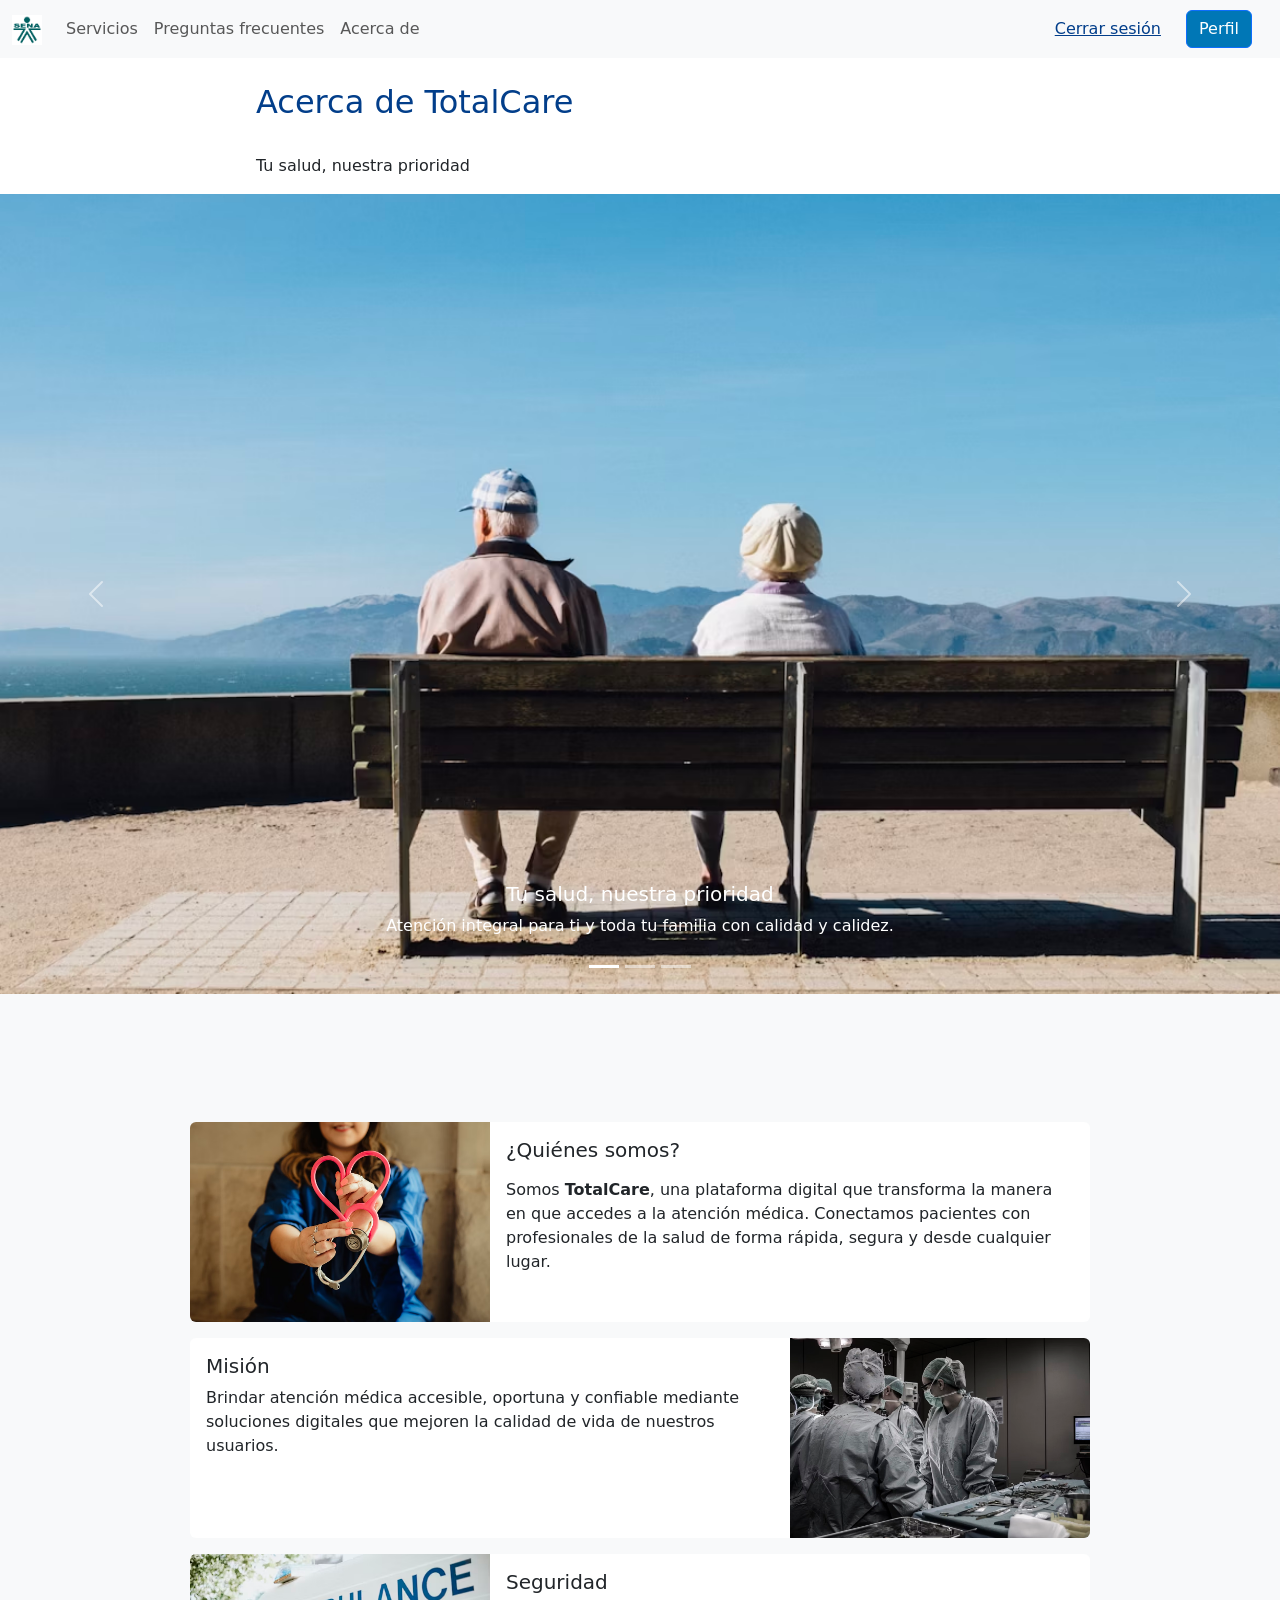
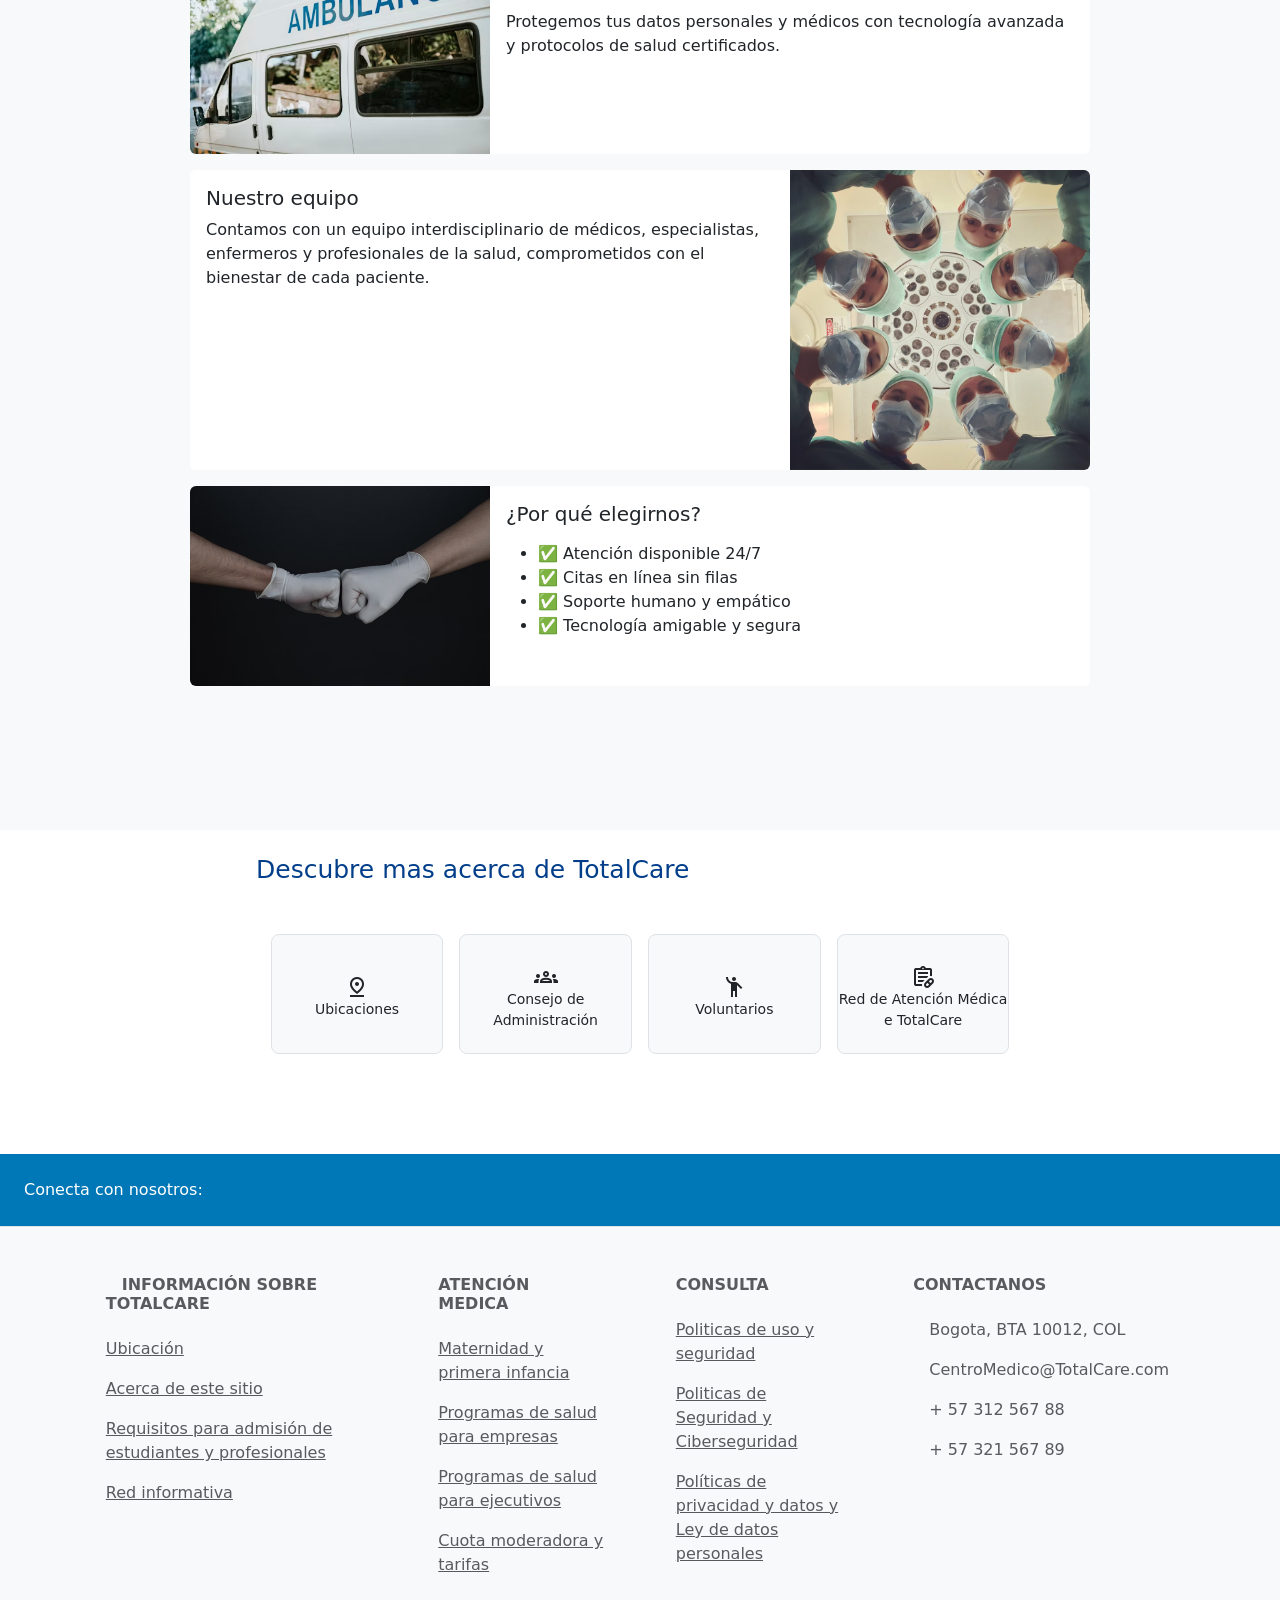
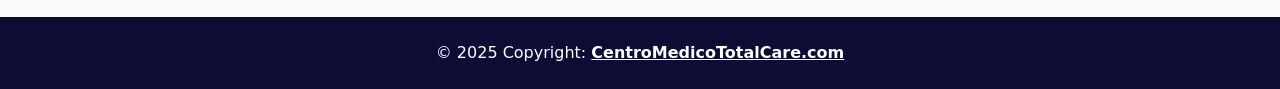
==== HTML/acerca_de.html @ 0e3b180e "Frontend listo despliegue" ====
<!doctype html>
<html lang="en">
<head>
    <!-- Required meta tags -->
    <meta charset="utf-8">
    <meta name="viewport" content="width=device-width, initial-scale=1, shrink-to-fit=no">

    <!-- Bootstrap CSS -->
    <link href="https://cdn.jsdelivr.net/npm/bootstrap@5.3.0/dist/css/bootstrap.min.css" rel="stylesheet">
    <link rel="stylesheet" href="../CSS/style.css">
    <!-- Google Material Symbols (nuevo sistema) -->
    <link href="https://fonts.googleapis.com/css2?family=Material+Symbols+Outlined" rel="stylesheet" />

    <title>Centro medico</title>
</head>
<body class="body_page">

    <!-- Navbar -->
  <nav class="navbar navbar-expand-lg bg-body-tertiary">
    <div class="container-fluid">
      <!-- Toggle button (correct Bootstrap 5 syntax) -->
      <button 
      class="navbar-toggler" 
      type="button" 
      data-bs-toggle="collapse" 
      data-bs-target="#navbarSupportedContent"
      aria-controls="navbarSupportedContent" 
      aria-expanded="false" 
      aria-label="Toggle navigation">
        <span class="navbar-toggler-icon"></span>
      </button>

      <!-- Brand logo -->
      <a class="navbar-brand mt-2 mt-lg-0" href="#">
        <img class="logo" src="../img/sena-colombia-logo-png_seeklogo-124780.png" height="15" alt="Logo" />
      </a>

      <!-- Collapsible menu -->
      <div class="collapse navbar-collapse" id="navbarSupportedContent">
        <!-- Navigation links -->
        <ul class="navbar-nav me-auto mb-2 mb-lg-0">
          <li class="nav-item">
            <a class="nav-link" href="./servicios.html">Servicios</a>
          </li>
          <li class="nav-item">
            <a class="nav-link" href="./preguntas_frecuentes.html">Preguntas frecuentes</a>
          </li>
          <li class="nav-item">
            <a class="nav-link" href="./acerca_de.html">Acerca de</a>
          </li>
        </ul>
      </div>

      <!-- Right-side buttons -->
      <div class="d-flex align-items-center">
        <button type="button" class="btn_login btn btn-link px-3 me-2" onclick="window.location.href='./HTML/login.html';">
          Cerrar sesión
        </button>
        <button type="button" class="btn_perfil btn btn-primary me-3">Perfil</button>
      </div>
    </div>
  </nav>
    <!-- Navbar -->


    <h2 class="bienvenido">Acerca de TotalCare</h1>

    <div class="parrafo_acerca">
        <p>
            Tu salud, nuestra prioridad
        </p>
    </div>

    <!-- carrusel -->
    
    <div id="carouselExampleCaptions carrusel_acerca" class="carousel slide" data-bs-ride="carousel">
        <div class="carousel-indicators">
            <button type="button" data-bs-target="#carouselExampleCaptions" data-bs-slide-to="0" class="active" aria-current="true" aria-label="Slide 1"></button>
            <button type="button" data-bs-target="#carouselExampleCaptions" data-bs-slide-to="1" aria-label="Slide 2"></button>
            <button type="button" data-bs-target="#carouselExampleCaptions" data-bs-slide-to="2" aria-label="Slide 3"></button>
        </div>
        <div class="carousel-inner">
            <div class="carousel-item active">
                <img src="../img/acerca_abuelos.avif" class="d-block w-100 img-fluid" alt="...">
                <div class="carousel-caption d-none d-md-block">
                    <h5>Tu salud, nuestra prioridad</h5>
                    <p>Atención integral para ti y toda tu familia con calidad y calidez.</p>
                </div>
            </div>
            <div class="carousel-item">
                <img src="../img/acerca_ana.avif" class="d-block w-100 img-fluid" alt="...">
                    <div class="carousel-caption d-none d-md-block">
                        <h5>Profesionales a tu servicio</h5>
                        <p>Médicos especializados y comprometidos con tu bienestar.</p>
                    </div>
            </div>
            <div class="carousel-item">
                <img src="../img/acerca_bebe.avif" class="d-block w-100 img-fluid" alt="...">
                    <div class="carousel-caption d-none d-md-block">
                        <h5>Sonríe con confianza</h5>
                        <p>Tratamientos odontológicos seguros y personalizados.</p>
                    </div>
            </div>
        </div>
        <button class="carousel-control-prev" type="button" data-bs-target="#carouselExampleCaptions" data-bs-slide="prev">
            <span class="carousel-control-prev-icon" aria-hidden="true"></span>
            <span class="visually-hidden">Anterior</span>
        </button>
        <button class="carousel-control-next" type="button" data-bs-target="#carouselExampleCaptions" data-bs-slide="next">
            <span class="carousel-control-next-icon" aria-hidden="true"></span>
            <span class="visually-hidden">Siguiente</span>
        </button>
    </div>
    <!-- fin carrusel -->
    
    
    <!-- cards -->
    <div class="cards card_about card_acerca bg-light">

<!-- card 1 -->
    <div class="d-flex justify-content-center">
        <div class="card mb-3 custom-card">
            <div class="row g-0">
                <div class="col-md-4">
                    <img src="../img/acerca_somos.avif" class="img-fluid rounded-start" alt="...">
                </div>
                <div class="col-md-8">
                    <div class="card-body">
                        <h5 class="card-title">¿Quiénes somos?</h5>
                            <p class="card-text">
                                <p>Somos <strong>TotalCare</strong>, una plataforma digital que transforma la manera en que accedes a la atención médica. Conectamos pacientes con profesionales de la salud de forma rápida, segura y desde cualquier lugar.</p>
                            </p>
                    </div>
                </div>
            </div>
        </div>
    </div>

    <!-- card 2 -->
    <div class="d-flex justify-content-center">
        <div class="card mb-3 custom-card ">
            <div class="row g-0">
                
                <div class="col-md-8">
                    <div class="card-body">
                        <h5 class="card-title">Misión</h5>
                            <p class="card-text">
                                Brindar atención médica accesible, oportuna y confiable mediante soluciones digitales que mejoren la calidad de vida de nuestros usuarios. 
                            </p>
                    </div>
                </div>
                <div class="col-md-4">
                    <img src="../img/acerca_mision.avif" class="img-fluid rounded-end" alt="...">
                </div>
            </div>
        </div>
    </div>
    
    <!-- card 3 -->
    <div class="d-flex justify-content-center">
        <div class="card mb-3 custom-card">
            <div class="row g-0">
                <div class="col-md-4">
                    <img src="../img/acerca_seguridad.avif" class="img-fluid rounded-start" alt="...">
                </div>
                <div class="col-md-8">
                    <div class="card-body">
                        <h5 class="card-title">Seguridad</h5>
                            <p class="card-text">
                                <p>Protegemos tus datos personales y médicos con tecnología avanzada y protocolos de salud certificados.</p>
                            </p>
                    </div>
                </div>
            </div>
        </div>
    </div>

    <!-- card 4 -->
        <div class="d-flex justify-content-center">
        <div class="card mb-3 custom-card ">
            <div class="row g-0">
                
                <div class="col-md-8">
                    <div class="card-body">
                        <h5 class="card-title">Nuestro equipo</h5>
                            <p class="card-text">
                                Contamos con un equipo interdisciplinario de médicos, especialistas, enfermeros y profesionales de la salud, comprometidos con el bienestar de cada paciente. 
                            </p>
                    </div>
                </div>
                <div class="col-md-4">
                    <img src="../img/acerca_equipos.avif" class="img-fluid rounded-end" alt="...">
                </div>
            </div>
        </div>
    </div>
    
    <!-- card 5 -->
    <div class="d-flex justify-content-center">
        <div class="card mb-3 custom-card">
            <div class="row g-0">
                <div class="col-md-4">
                    <img src="../img/acerca_elegir.avif" class="img-fluid rounded-start" alt="...">
                </div>
                <div class="col-md-8">
                    <div class="card-body">
                        <h5 class="card-title">¿Por qué elegirnos?</h5>
                            <p class="card-text">
                                <ul>
                                  <li>✅ Atención disponible 24/7</li>
                                  <li>✅ Citas en línea sin filas</li>
                                  <li>✅ Soporte humano y empático</li>
                                  <li>✅ Tecnología amigable y segura</li>
                                </ul>
                            </p>
                    </div>
                </div>
            </div>
        </div>
    </div>

    </div>
    </div>
    
    <h3 class="subtitulo_page">Descubre mas acerca de TotalCare</h3>

    <!-- cards -->
    <div class="container my-4">
  <div class="row g-3 justify-content-center">
    <div class="col-6 col-sm-4 col-md-2">
      <div class="cuadricula-card text-center">
        <i class="bi bi-heart-pulse"></i>
        <span class="material-symbols-outlined">
            pin_drop
        </span>
        <small>Ubicaciones</small>
      </div>
    </div>
    <div class="col-6 col-sm-4 col-md-2">
      <div class="cuadricula-card text-center">
        <i class="bi bi-eye"></i>
        <span class="material-symbols-outlined">
            groups
        </span>
        <small>Consejo de Administración</small>
      </div>
    </div>
    <div class="col-6 col-sm-4 col-md-2">
      <div class="cuadricula-card text-center">
        <i class="bi bi-tooth"></i>
        <span class="material-symbols-outlined">
            emoji_people
        </span>
        <small>Voluntarios</small>
      </div>
    </div>
    <div class="col-6 col-sm-4 col-md-2">
      <div class="cuadricula-card text-center">
        <i class="bi bi-capsule"></i>
        <span class="material-symbols-outlined">
            prescriptions
        </span>
        <small>Red de Atención Médica e TotalCare</small>
      </div>
    </div>
  </div>
</div>


    </div>


    <!-- Footer -->
    <footer class="text-center text-lg-start bg-body-tertiary text-muted" >
        <!-- Section: Social media -->
        <section class="d-flex justify-content-center justify-content-lg-between p-4 border-bottom text-white" style="background-color: #0077B6;">
            <!-- Left -->
            <div class="me-5 d-none d-lg-block" >
                <span>Conecta con nosotros:</span>
            </div>
            <!-- Left -->

            <!-- Right -->
            <div>
                <a href="" class="me-4 text-reset">
                    <i class="fab fa-facebook-f"></i>
                </a>
                <a href="" class="me-4 text-reset">
                    <i class="fab fa-twitter"></i>
                </a>
                <a href="" class="me-4 text-reset">
                    <i class="fab fa-google"></i>
                </a>
                <a href="" class="me-4 text-reset">
                    <i class="fab fa-instagram"></i>
                </a>
                <a href="" class="me-4 text-reset">
                    <i class="fab fa-linkedin"></i>
                </a>
                <a href="" class="me-4 text-reset">
                    <i class="fab fa-github"></i>
                </a>
            </div>
        <!-- Right -->
        </section>
        <!-- Section: Social media -->

        <!-- Section: Links  -->
        <section class="" >
            <div class="container text-center text-md-start mt-5">
                <!-- Grid row -->
                <div class="row mt-3">
                    <!-- Grid column -->
                    <div class="col-md-3 col-lg-4 col-xl-3 mx-auto mb-4">
                        <!-- Content -->
                        <h6 class="text-uppercase fw-bold mb-4">
                            <i class="fas fa-gem me-3"></i>Información sobre TotalCare
                        </h6>
                        <!-- Links -->
                    <p>
                        <a href="#!" class="text-reset">Ubicación</a>
                    </p>
                    <p>
                        <a href="#!" class="text-reset">Acerca de este sitio</a>
                    </p>
                    <p>
                        <a href="#!" class="text-reset">Requisitos para admisión de estudiantes y profesionales</a>
                    </p>
                    <p>
                        <a href="#!" class="text-reset">Red informativa</a>
                    </p>
                    </div>
                <!-- Grid column -->

                <!-- Grid column -->
                <div class="col-md-2 col-lg-2 col-xl-2 mx-auto mb-4">
                    <!-- Links -->
                    <h6 class="text-uppercase fw-bold mb-4">
                        Atención medica
                    </h6>
                    <p>
                        <a href="#!" class="text-reset">Maternidad y primera infancia</a>
                    </p>
                    <p>
                        <a href="#!" class="text-reset">Programas de salud para empresas</a>
                    </p>
                    <p>
                        <a href="#!" class="text-reset">Programas de salud para ejecutivos</a>
                    </p>
                    <p>
                        <a href="#!" class="text-reset">Cuota moderadora y tarifas</a>
                    </p>
                </div>
        <!-- Grid column -->

        <!-- Grid column -->
        <div class="col-md-3 col-lg-2 col-xl-2 mx-auto mb-4">
          <!-- Links -->
          <h6 class="text-uppercase fw-bold mb-4">
            Consulta
          </h6>
          <p>
            <a href="#!" class="text-reset">Politicas de uso y seguridad</a>
          </p>
          <p>
            <a href="#!" class="text-reset">Politicas de Seguridad y Ciberseguridad</a>
          </p>
          <p>
            <a href="#!" class="text-reset">Políticas de privacidad y datos y Ley de datos personales</a>
          </p>

        </div>
        <!-- Grid column -->

        <!-- Grid column -->
        <div class="col-md-4 col-lg-3 col-xl-3 mx-auto mb-md-0 mb-4">
          <!-- Links -->
          <h6 class="text-uppercase fw-bold mb-4">Contactanos</h6>
          <p><i class="fas fa-home me-3"></i> Bogota, BTA 10012, COL</p>
          <p>
            <i class="fas fa-envelope me-3"></i>
            CentroMedico@TotalCare.com
          </p>
          <p><i class="fas fa-phone me-3"></i> + 57 312 567 88</p>
          <p><i class="fas fa-print me-3"></i> + 57 321 567 89</p>
        </div>
        <!-- Grid column -->
      </div>
      <!-- Grid row -->
    </div>
  </section>
  <!-- Section: Links  -->

  <!-- Copyright -->
  <div class="text-center p-4 text-white" style="background-color: #0c0c34;">
    © 2025 Copyright:
    <a class="text-reset fw-bold " href="#" >CentroMedicoTotalCare.com</a>
  </div>
  <!-- Copyright -->
</footer>
<!-- Footer -->

    <script src="https://cdn.jsdelivr.net/npm/bootstrap@5.3.0/dist/js/bootstrap.bundle.min.js"></script>
</body>
</html>
---- CSS/style.css ----
.logo {
    height: 30px;
    width: auto; /* para que no se deforme */
}

.carousel-item img {
    max-height: 800px;
    object-fit: cover; /* recorta sin deformar */
}

.custom-card {
    max-width: 900px;
    width: 100%;
    }

.btn_login{
    color:#023E8A ;
}

.btn_perfil{
    background-color: #0077B6;
}

.card {
    border: none;
    box-shadow: none; /* opcional, si quieres eliminar también la sombra */
}


h1{
    text-align: center;
    padding: 30px 0 30px 0;
    font-size: 25px;
}

.cards img-fluid{
    height: 300px; /* o la altura que quieras */
    width: 100%;   /* para que siga ocupando todo el ancho de su columna */
    object-fit: cover;
}

.btn_acordeon {
    border: 1px solid #ced4da;       /* mismo borde de input */
    border-radius: 0.375rem;         /* borde redondeado como input */
    /* background-color: #fff;          fondo blanco */
    padding: 0.375rem 0.75rem;       /* mismo padding de input */
    font-size: 1rem;                 /* tamaño de fuente estándar */
    width: 100%;                     /* para que sea ancho completo como un input */
    margin-bottom: 1rem;             /* espacio inferior */
    text-align: left;                /* texto alineado a la izquierda */
    box-shadow: none;               /* sin sombra */
}

.btn_acordeon::after {
    margin-left: auto;  /* empuja la flecha a la derecha */
}

.dropdown-menu {
    width: 100%;         /* que el menú tenga mismo ancho del botón */
}

.bienvenido{
    padding: 25px 20%;
    color:#023E8A ;

}

.subtitulo{
    padding: 50px 20%;
    color:#023E8A;
    font-size: 30px;

}

.subtitulo_page{
    color:#023E8A ;
    
}

h3 {
    padding: 25px 20%;
    font-size: 25px;
}

.cuadricula-card {
    height: 120px;
    display: flex;
    flex-direction: column;
    align-items: center;
    justify-content: center;
    border: 1px solid #dee2e6;
    border-radius: 8px;
    transition: transform 0.2s ease;
    background-color: #f8f9fa;
}

.cuadricula-card:hover {
    transform: scale(1.03);
    box-shadow: 0 0 12px 3px #0077B6; /* resplandor azul */
    transform: translateY(-3px); /* opcional: ligera elevación */
    border-color: transparent;  /* quita borde gris para que se vea limpio */
}

.cuadricula-card i {
    font-size: 24px;
    margin-bottom: 8px;
    color: #0d6efd; /* azul Bootstrap */
}

@media (max-width: 576px) {
    .col-custom {
        flex: 0 0 50%;
        max-width: 50%;
        margin-bottom: 10px;
    }
}

.parrafo_usuario {
    padding: 0px 20%;
    margin-bottom: 200px;
}

.parrafo_acerca{
    padding: 0px 20%;
}

.card_acerca{
    padding: 10% 0px;
}

footer{
    margin-top: 100px;
}


/* registro */
/* @media (min-width: 1025px) {
    .h-custom {
        height: 100vh !important;
}
} */
.card-registration .select-input.form-control[readonly]:not([disabled]) {
    font-size: 1rem;
    line-height: 2.15;
    padding-left: .75em;
    padding-right: .75em;
}
.card-registration .select-arrow {
    top: 13px;
}

.gradient-custom-2 {
/* fallback for old browsers */
    background: #a1c4fd;

/* Chrome 10-25, Safari 5.1-6 */
    background: -webkit-linear-gradient(to right, rgba(161, 196, 253, 1), rgba(194, 233, 251, 1));

/* W3C, IE 10+/ Edge, Firefox 16+, Chrome 26+, Opera 12+, Safari 7+ */
    background: linear-gradient(to right, rgba(161, 196, 253, 1), rgba(194, 233, 251, 1))
}

/* .card_about{
    padding: 20px 0 ;
} */

.bg-indigo {
    background-color: #4835d4;
}

.img-login{
    max-height: 700px;
    
}

/* estilo cita medica */
.citas-section {
  background-color: #f5f9ff;
}

.cita-form {
  background-color: #ffffff;
  border-radius: 10px;
  border: 1px solid #dee2e6;
}

.cita-form .form-label {
  font-weight: 500;
  color: #0c0c34;
}

.cita-form .form-control,
.cita-form .form-select {
  border-radius: 0.5rem;
  border: 1px solid #ced4da;
}

.cita-form .btn-primary {
  background-color: #0077B6;
  border-color: #0077B6;
}

.cita-form .btn-primary:hover {
  background-color: #023E8A;
  border-color: #023E8A;
}

/* perfil admin */

.admin-dashboard h2 {
  font-weight: 600;
  text-align: center;
}

.stat-card {
  background-color: #f8f9fa;
  border: 1px solid #dee2e6;
  border-radius: 12px;
  padding: 20px;
  transition: 0.3s ease;
}

.stat-card:hover {
  box-shadow: 0 0 10px rgba(0, 119, 182, 0.3);
}

.stat-number {
  font-size: 32px;
  font-weight: bold;
  color: #023E8A;
}

.admin-option {
  border: 1px solid #dee2e6;
  border-radius: 12px;
  padding: 20px;
  background-color: #ffffff;
  transition: transform 0.2s ease;
}

.admin-option:hover {
  transform: scale(1.02);
  box-shadow: 0 0 10px #0077B6;
}

.btn_admin{
  background-color: #023E8A;
  color: white;
  border: none;
}
.btn_admin:hover {
  background-color: #012f6a; /* tono más oscuro en hover */
}

/* fin perfil admin */
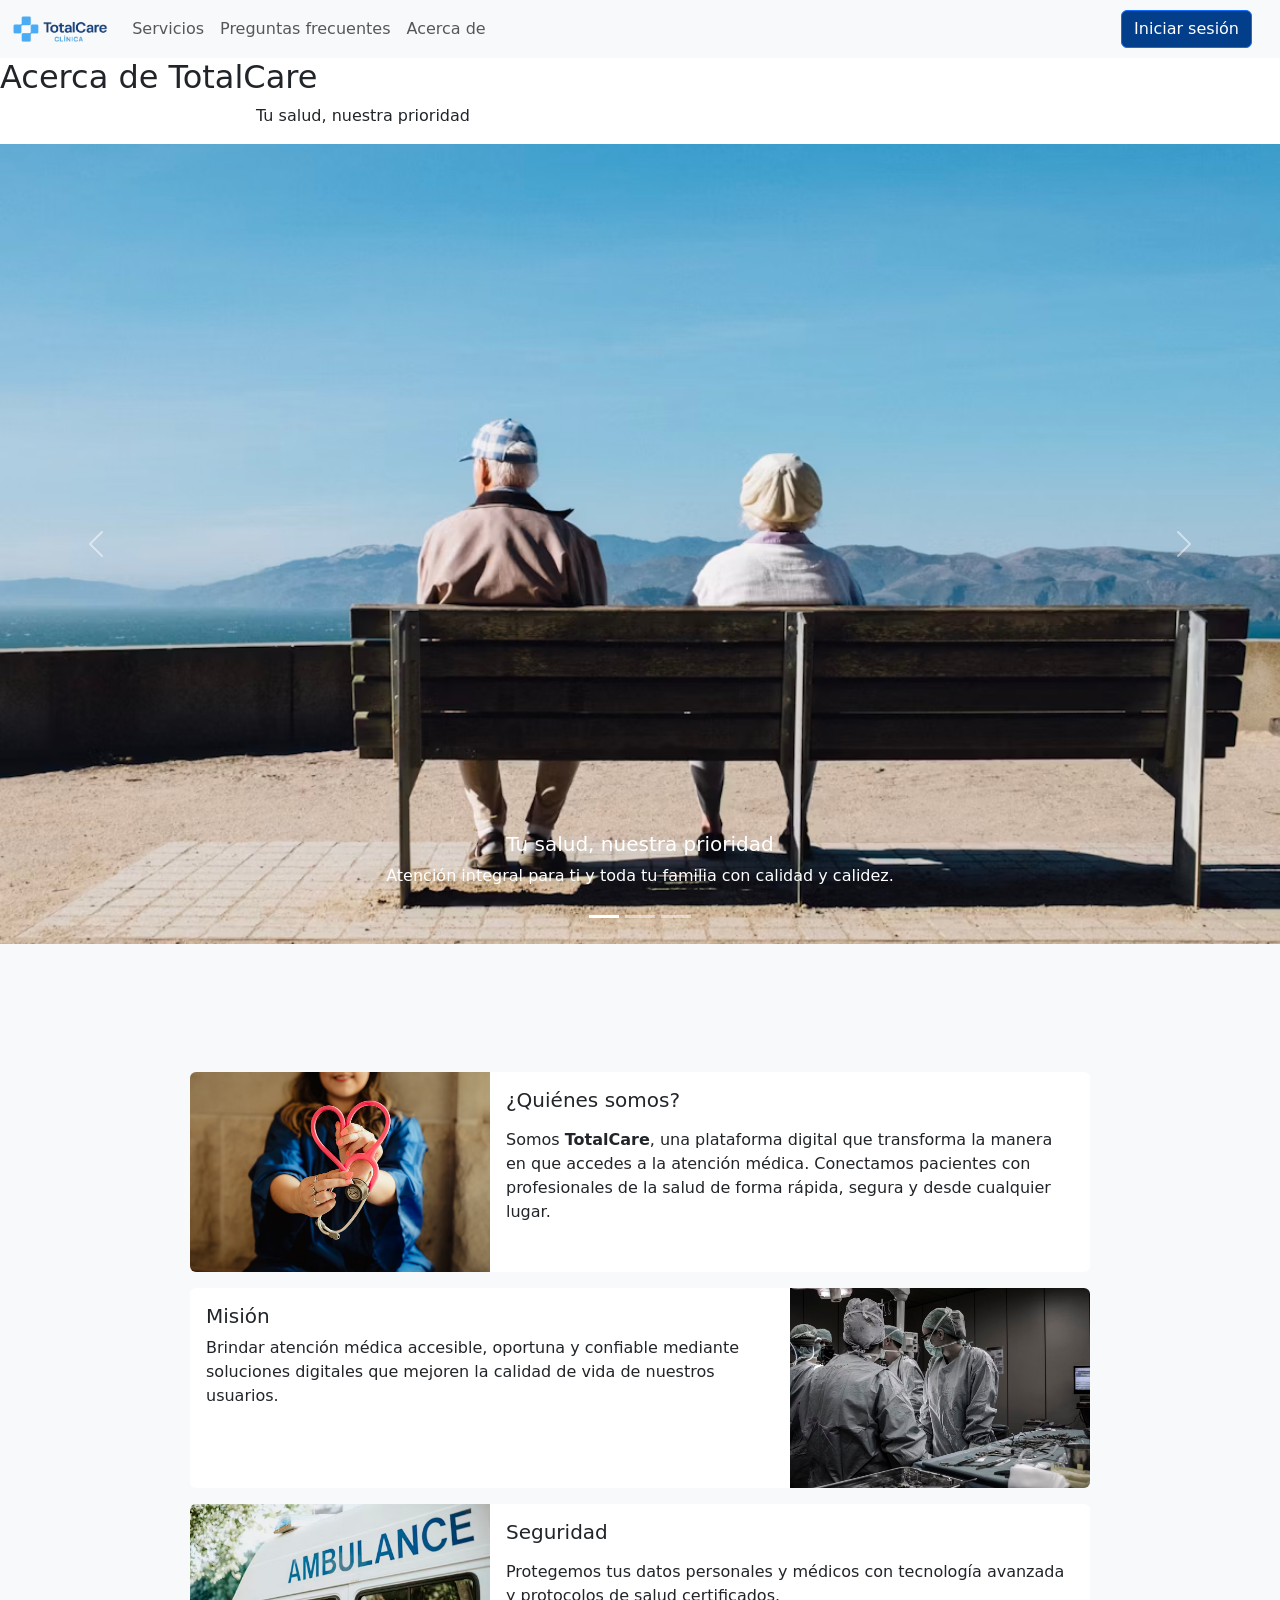
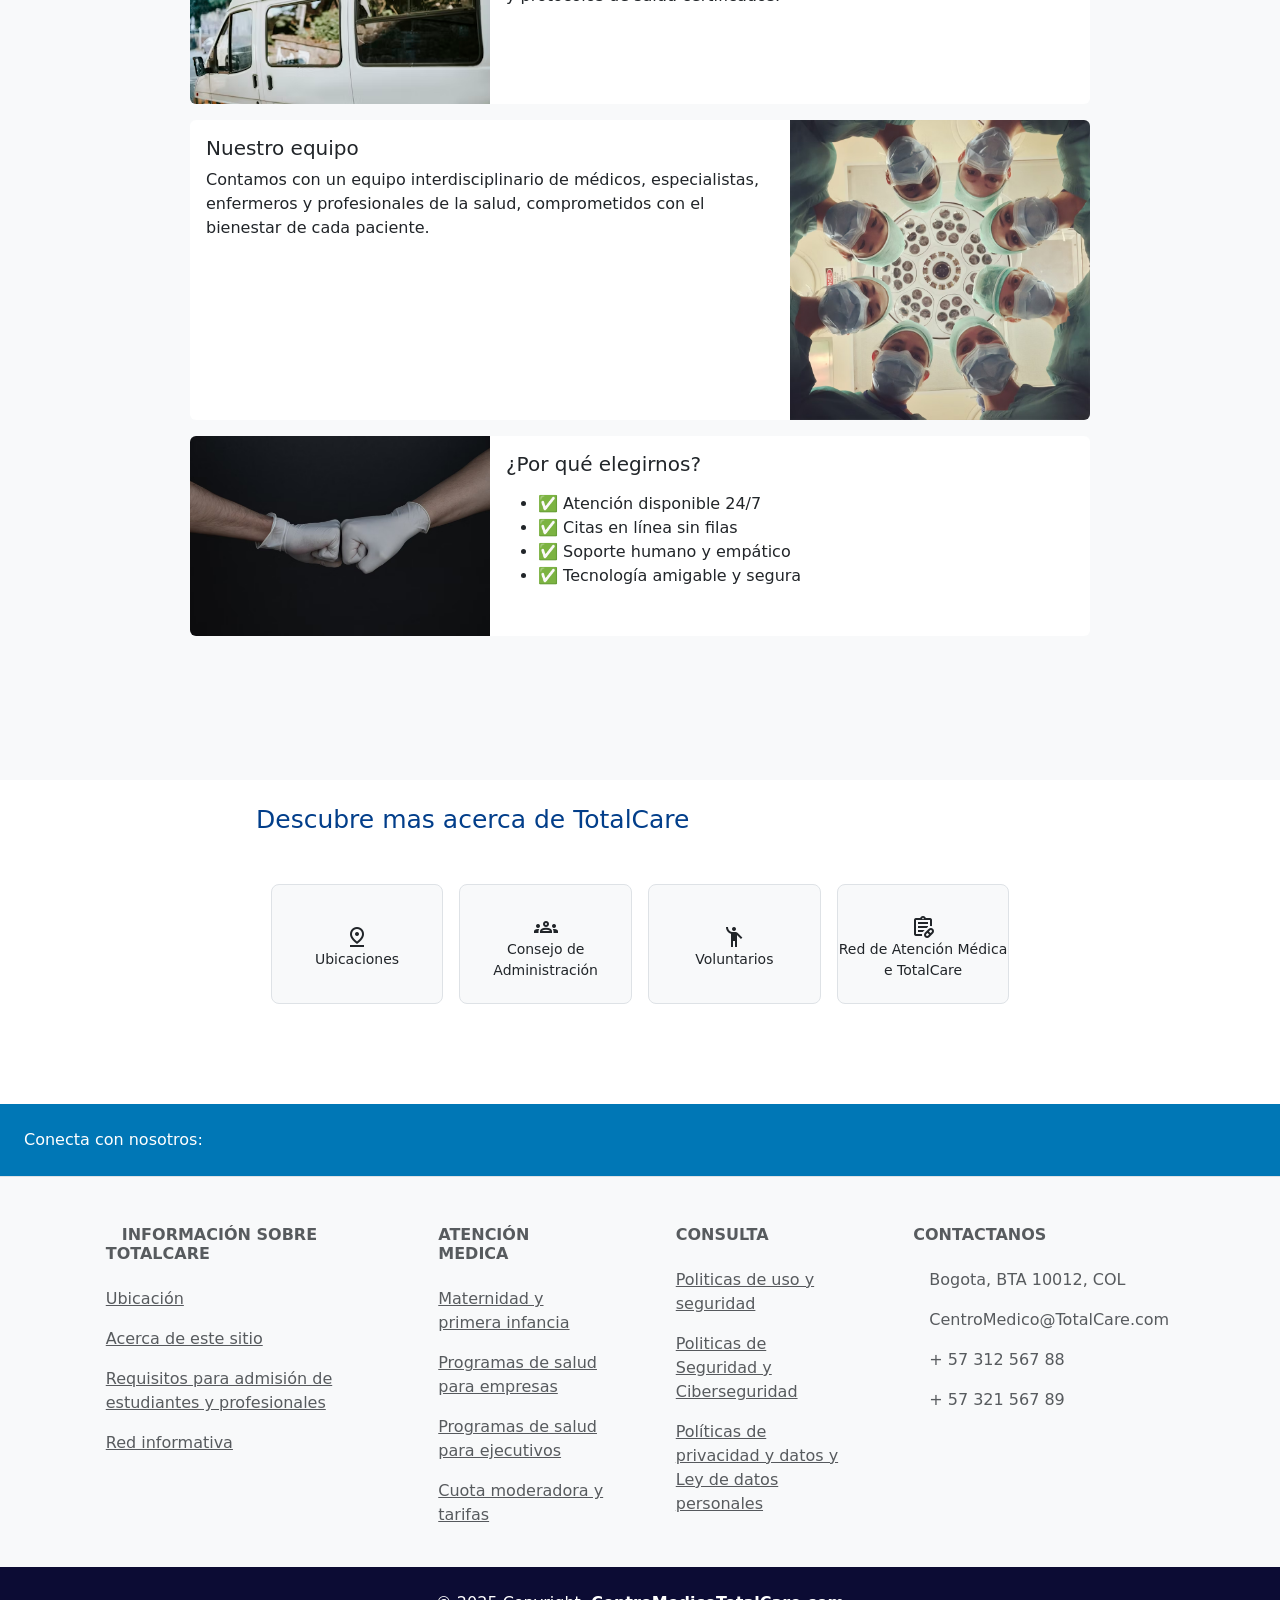
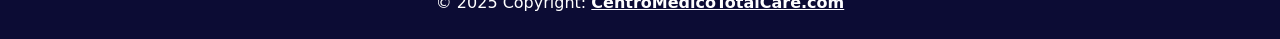
==== commit a36baa78: "Modificacion de navbar, y enlaces de archivos" ====
--- a/HTML/acerca_de.html
+++ b/HTML/acerca_de.html
@@ -31,8 +31,8 @@
       </button>
 
       <!-- Brand logo -->
-      <a class="navbar-brand mt-2 mt-lg-0" href="#">
-        <img class="logo" src="../img/sena-colombia-logo-png_seeklogo-124780.png" height="15" alt="Logo" />
+      <a class="navbar-brand mt-2 mt-lg-0" href="../index.html">
+        <img class="logo" src="../img/logotipo_TC.png" height="15" alt="Logo" />
       </a>
 
       <!-- Collapsible menu -->
@@ -53,10 +53,10 @@
 
       <!-- Right-side buttons -->
       <div class="d-flex align-items-center">
-        <button type="button" class="btn_login btn btn-link px-3 me-2" onclick="window.location.href='./HTML/login.html';">
-          Cerrar sesión
+        <button type="button" class="btn_login btn btn-primary me-3" onclick="window.location.href='./login.html';">
+          Iniciar sesión
         </button>
-        <button type="button" class="btn_perfil btn btn-primary me-3">Perfil</button>
+
       </div>
     </div>
   </nav>
--- a/CSS/style.css
+++ b/CSS/style.css
@@ -14,11 +14,11 @@
     }
 
 .btn_login{
-    color:#023E8A ;
+    background-color: #023E8A;
 }
 
 .btn_perfil{
-    background-color: #0077B6;
+    background-color: #023E8A;
 }
 
 .card {
@@ -59,11 +59,12 @@
     width: 100%;         /* que el menú tenga mismo ancho del botón */
 }
 
-.bienvenido{
+.saludo{
     padding: 25px 20%;
     color:#023E8A ;
 
 }
+
 
 .subtitulo{
     padding: 50px 20%;
